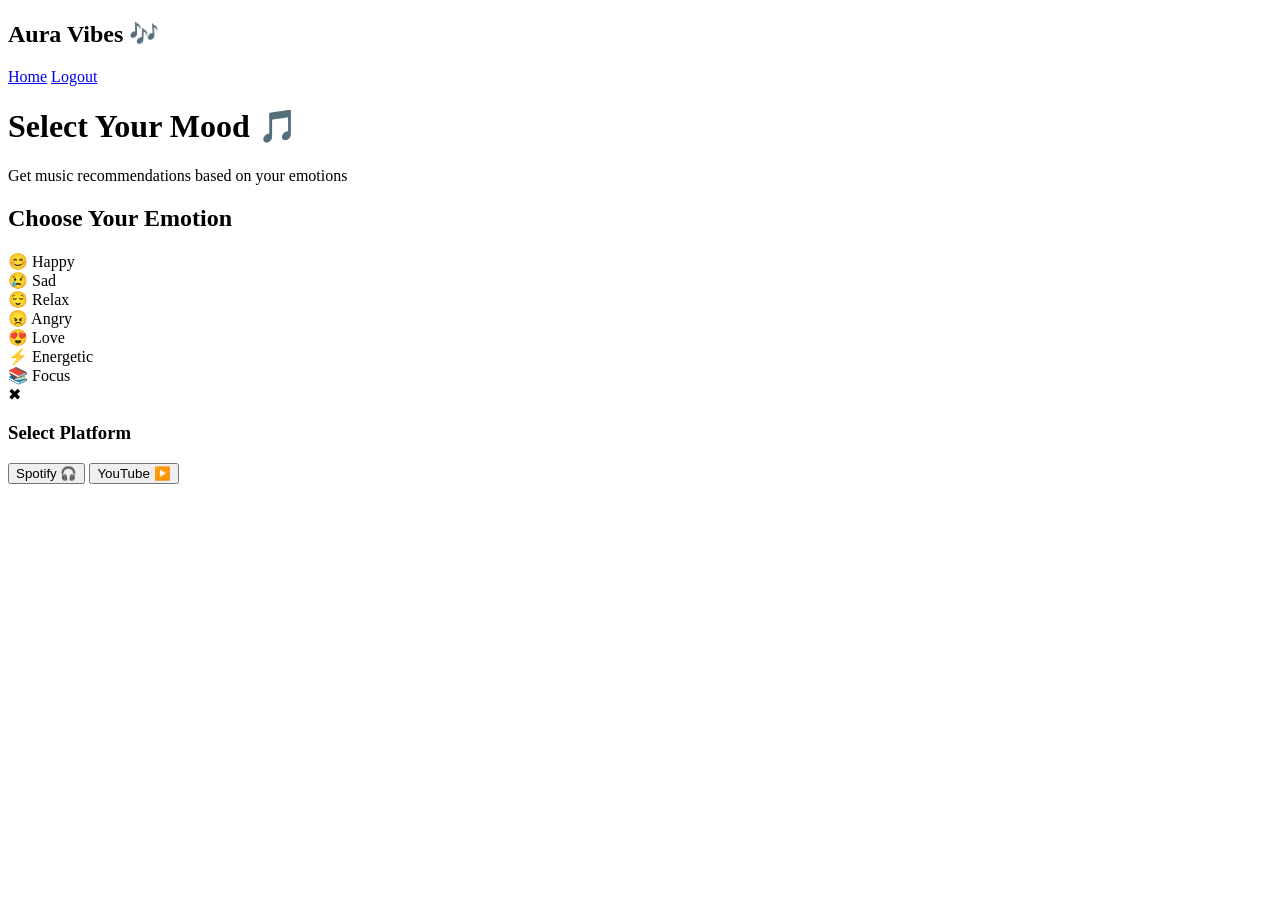
==== home.html @ a60958bb "Add files via upload" ====
<!DOCTYPE html>
<html lang="en">
<head>
<meta charset="UTF-8">
<meta name="viewport" content="width=device-width, initial-scale=1.0">
<title>Aura Vibes</title>

<link rel="stylesheet" href="style.css">

</head>

<body>


<!-- NAVBAR -->

<div class="navbar">

<div class="nav-left"></div>

<h2 class="logo">Aura Vibes 🎶</h2>

<div class="nav-right">
<a href="home.html">Home</a>
<a href="login.html">Logout</a>
</div>

</div>



<!-- HERO SECTION -->

<div class="hero-layout">





<!-- CENTER CONTENT -->

<div class="hero-center">

<h1>Select Your Mood 🎵</h1>

<p class="subtitle">
Get music recommendations based on your emotions
</p>


<div class="equalizer">
<span></span>
<span></span>
<span></span>
<span></span>
<span></span>
</div>

</div>





</div>




<!-- EMOTION SECTION -->

<div class="container">

<h2>Choose Your Emotion</h2>


<div class="cards">
<div class="card happy" onclick="openPlayer('happy')">😊 Happy</div>

<div class="card sad" onclick="openPlayer('sad')">😢 Sad</div>

<div class="card relax" onclick="openPlayer('relax')">😌 Relax</div>

<div class="card angry" onclick="openPlayer('angry')">😠 Angry</div>

<div class="card love" onclick="openPlayer('love')">😍 Love</div>

<div class="card energetic" onclick="openPlayer('energetic')">⚡ Energetic</div>

<div class="card focus" onclick="openPlayer('focus')">📚 Focus</div>
</div>

</div>
<div id="musicModal" class="music-modal">

<div class="modal-box">

<span class="close-btn" onclick="closePlayer()">✖</span>

<h3>Select Platform</h3>

<button onclick="playSpotify()">Spotify 🎧</button>
<button onclick="playYouTube()">YouTube ▶️</button>

<div id="playerFrame"></div>

</div>

</div>


<script src="script.js"></script>

</body>
</html>
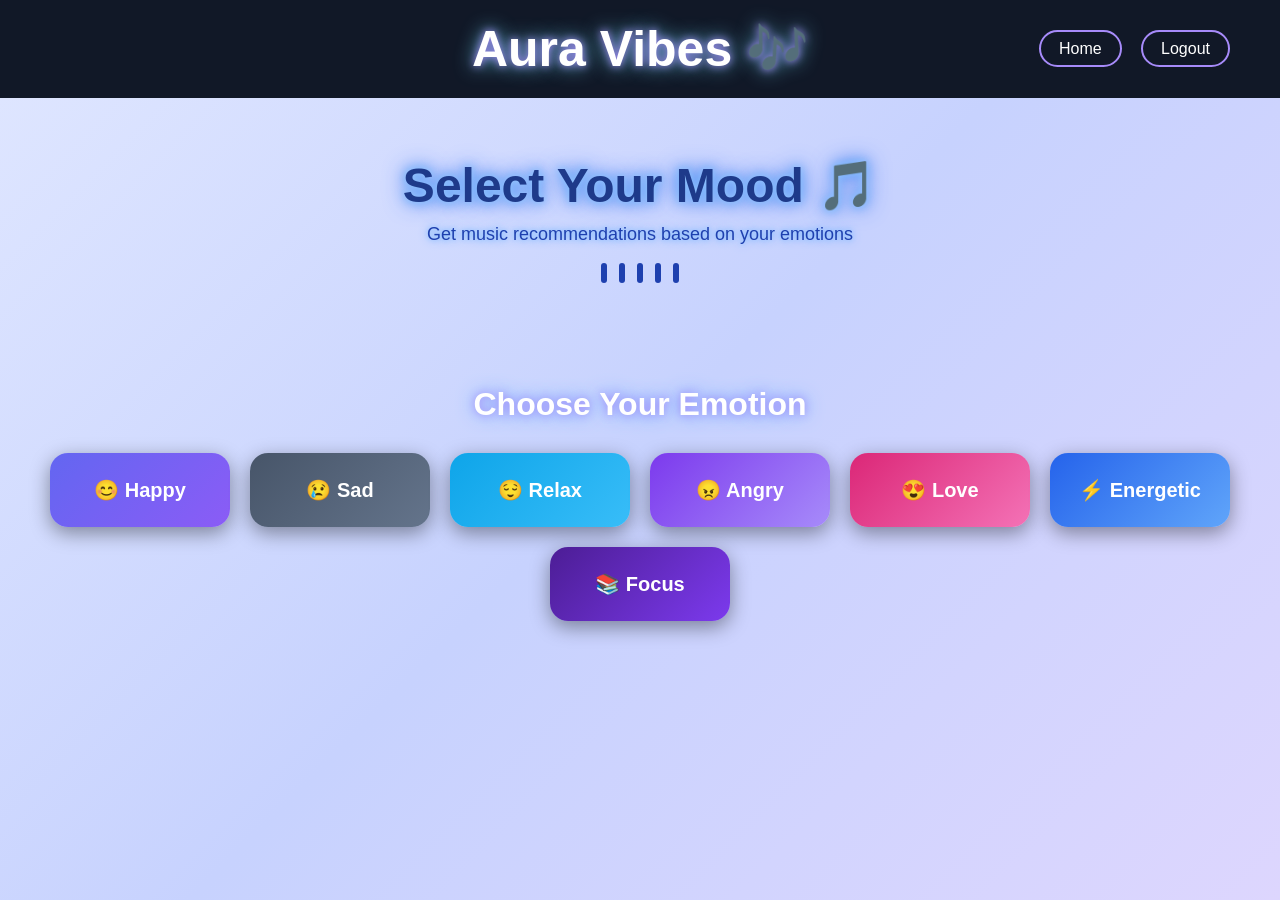
==== commit 4012472b: "Fix logout link in navbar Updated logout link from 'login.html' to 'index.html'." ====
--- a/home.html
+++ b/home.html
@@ -22,7 +22,7 @@
 
 <div class="nav-right">
 <a href="home.html">Home</a>
-<a href="login.html">Logout</a>
+<a href="index.html">Logout</a>
 </div>
 
 </div>
@@ -112,4 +112,4 @@
 <script src="script.js"></script>
 
 </body>
-</html>+</html>
--- a/style.css
+++ b/style.css
@@ -0,0 +1,366 @@
+/* RESET */
+
+*{
+margin:0;
+padding:0;
+box-sizing:border-box;
+font-family:Arial, sans-serif;
+}
+
+
+/* NAVBAR */
+
+.navbar{
+background:#111827;
+padding:40px 50px;
+display:flex;
+align-items:center;
+justify-content:space-between;
+position:relative;
+}
+
+/* CENTER LOGO */
+
+.logo{
+position:absolute;
+left:50%;
+transform:translateX(-50%);
+color:white;
+font-size:50px;
+font-weight:bold;
+
+text-shadow:
+0 0 8px #a78bfa,
+0 0 20px #6dd5ed;
+}
+
+
+
+/* NAV BUTTONS (OUTLINE STYLE) */
+
+.navbar a{
+color:white;
+text-decoration:none;
+margin-left:15px;
+font-size:16px;
+padding:8px 18px;
+border:2px solid #a78bfa;
+border-radius:25px;
+transition:0.3s ease;
+}
+
+.navbar a:hover{
+background:#a78bfa;
+color:white;
+box-shadow:0 0 10px #a78bfa, 0 0 25px #a78bfa;
+}
+
+
+/* HERO SECTION (AURA GRADIENT) */
+.hero{
+height:45vh;
+display:flex;
+justify-content:center;
+align-items:center;
+text-align:center;
+flex-direction:column;
+
+background:linear-gradient(120deg,#5f72bd,#9b23ea,#00c6ff);
+background-size:300% 300%;
+animation:auraMove 10s ease infinite;
+
+color:white;
+position:relative;
+overflow:hidden;
+}
+.hero h1{
+font-size:48px;
+font-weight:bold;
+letter-spacing:1px;
+
+text-shadow:
+0 0 8px #ffffff,
+0 0 18px #c084fc,
+0 0 35px #60a5fa;
+
+animation:floatText 3s ease-in-out infinite;
+}
+
+@keyframes floatText{
+0%{transform:translateY(0);}
+50%{transform:translateY(-6px);}
+100%{transform:translateY(0);}
+}
+
+/* moving gradient animation */
+
+@keyframes auraMove{
+0%{background-position:0% 50%;}
+50%{background-position:100% 50%;}
+100%{background-position:0% 50%;}
+}
+/* MAIN SECTION */
+
+.container{
+padding:40px;
+text-align:center;
+}
+
+
+/* EMOTION CARDS GRID */
+
+.cards{
+display:flex;
+flex-wrap:wrap;
+justify-content:center;
+gap:20px;
+margin-top:30px;
+}
+.card:hover{
+transform:scale(1.12);
+background:linear-gradient(135deg,#a5b4fc,#c4b5fd);
+
+box-shadow:
+0 8px 25px rgba(99,102,241,0.35);
+}
+
+
+/* CARD STYLE */
+
+.card{
+width:180px;
+padding:25px;
+border-radius:18px;
+
+background:linear-gradient(135deg,#334155,#6366f1);
+color:white;
+
+font-size:20px;
+font-weight:bold;
+
+cursor:pointer;
+transition:0.3s;
+
+box-shadow:0 6px 20px rgba(0,0,0,0.4);
+}
+
+.card:hover{
+transform:scale(1.12);
+
+background:linear-gradient(135deg,#6366f1,#a78bfa);
+
+box-shadow:
+0 0 15px #6366f1,
+0 0 35px #a78bfa;
+}
+
+/* DIFFERENT COLORS FOR EACH EMOTION */
+.happy {background:linear-gradient(135deg,#6366f1,#8b5cf6);}
+.sad {background:linear-gradient(135deg,#475569,#64748b);}
+.relax {background:linear-gradient(135deg,#0ea5e9,#38bdf8);}
+.angry {background:linear-gradient(135deg,#7c3aed,#a78bfa);}
+.love {background:linear-gradient(135deg,#db2777,#f472b6);}
+.energetic {background:linear-gradient(135deg,#2563eb,#60a5fa);}
+.focus {background:linear-gradient(135deg,#4c1d95,#7c3aed);}
+body{
+background:linear-gradient(135deg,#eef2ff,#e0e7ff,#f5f3ff);
+min-height:100vh;
+}
+.hero p{
+margin-top:10px;
+font-size:20px;
+opacity:0.95;
+
+background:rgba(255,255,255,0.15);
+padding:8px 18px;
+border-radius:20px;
+backdrop-filter:blur(6px);
+
+animation:fadeGlow 2.5s ease-in-out infinite alternate;
+}
+
+@keyframes fadeGlow{
+from{opacity:0.7;}
+to{opacity:1;}
+}
+.hero::after{
+content:"✨";
+position:absolute;
+font-size:120px;
+opacity:0.08;
+animation:pulseSpark 4s infinite ease-in-out;
+}
+
+@keyframes pulseSpark{
+0%{transform:scale(1);}
+50%{transform:scale(1.4);}
+100%{transform:scale(1);}
+}
+.container h2{
+font-size:32px;
+color:white;
+
+text-shadow:
+0 0 8px #a78bfa,
+0 0 18px #60a5fa;
+}
+body{
+background:linear-gradient(135deg,#e0e7ff,#c7d2fe,#ddd6fe);
+color:#111827;
+}
+.container{
+background:transparent;
+}
+.equalizer span{
+display:inline-block;
+width:6px;
+height:20px;
+margin:3px;
+background:#1e40af;
+border-radius:3px;
+animation:beat 1s infinite ease-in-out;
+}
+
+.equalizer span:nth-child(2){animation-delay:0.2s;}
+.equalizer span:nth-child(3){animation-delay:0.4s;}
+.equalizer span:nth-child(4){animation-delay:0.6s;}
+.equalizer span:nth-child(5){animation-delay:0.8s;}
+
+@keyframes beat{
+0%,100%{height:20px;}
+50%{height:45px;}
+}
+
+
+
+/* FLOATING EFFECT */
+
+@keyframes floatPanel{
+0%{transform:translateY(0);}
+50%{transform:translateY(-8px);}
+100%{transform:translateY(0);}
+}
+.hero-layout{
+display:flex;
+flex-direction:column;
+align-items:center;
+justify-content:center;
+text-align:center;
+
+padding:60px 20px;
+width:100%;
+}
+.hero-center h1{
+font-size:48px;
+font-weight:bold;
+color:#1e3a8a;
+text-align:center;
+width:100%;
+
+text-shadow:
+0 0 6px #93c5fd,
+0 0 12px #60a5fa,
+0 0 22px #2563eb;
+
+animation:titleGlow 2.5s ease-in-out infinite alternate;
+}
+
+@keyframes titleGlow{
+from{
+text-shadow:
+0 0 6px #93c5fd,
+0 0 12px #60a5fa;
+}
+to{
+text-shadow:
+0 0 12px #2563eb,
+0 0 24px #1d4ed8;
+}
+}
+.subtitle{
+margin-top:10px;
+font-size:18px;
+color:#1e40af;
+
+text-shadow:
+0 0 4px #93c5fd,
+0 0 10px #60a5fa;
+}
+.equalizer{
+display:flex;
+justify-content:center;
+align-items:flex-end;
+gap:6px;
+margin-top:15px;
+}
+.music-modal{
+display:none;
+position:fixed;
+top:0;
+left:0;
+width:100%;
+height:100%;
+
+background:rgba(0,0,0,0.45);
+backdrop-filter:blur(6px);
+
+justify-content:center;
+align-items:center;
+
+z-index:9999;
+}
+.container{
+position:relative;
+z-index:2;
+}
+.modal-box{
+background:white;
+padding:25px;
+border-radius:18px;
+text-align:center;
+width:420px;
+
+box-shadow:0 10px 40px rgba(0,0,0,0.3);
+}
+
+.modal-box button{
+margin:10px;
+padding:10px 22px;
+border:none;
+border-radius:10px;
+background:#4f46e5;
+color:white;
+cursor:pointer;
+}
+
+.close-btn{
+position:absolute;
+top:12px;
+right:18px;
+
+font-size:20px;
+font-weight:bold;
+cursor:pointer;
+color:#1e3a8a;
+
+transition:0.2s;
+}
+
+.close-btn:hover{
+color:#2563eb;
+transform:scale(1.2);
+}
+.cards{
+position:relative;
+z-index:10;
+}
+
+.card{
+position:relative;
+z-index:11;
+cursor:pointer;
+}
+.hero-layout{
+position:relative;
+z-index:1;
+}
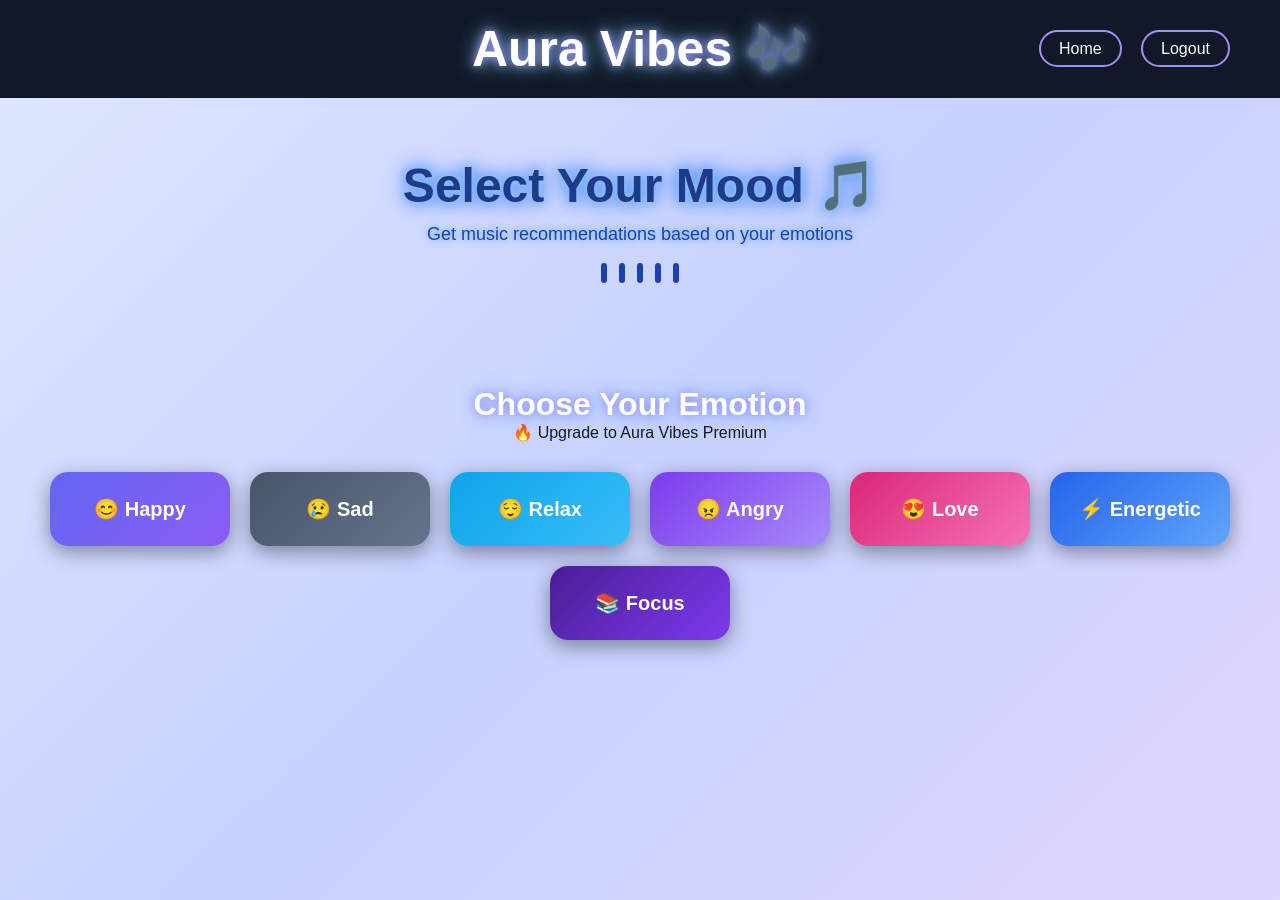
==== commit 9259081f: "Add ad banner for premium upgrade Added an advertisement banner for Aura Vibes Premium." ====
--- a/home.html
+++ b/home.html
@@ -72,6 +72,9 @@
 <div class="container">
 
 <h2>Choose Your Emotion</h2>
+  <div class="ad-banner">
+    <p>🔥 Upgrade to Aura Vibes Premium</p>
+</div>
 
 
 <div class="cards">
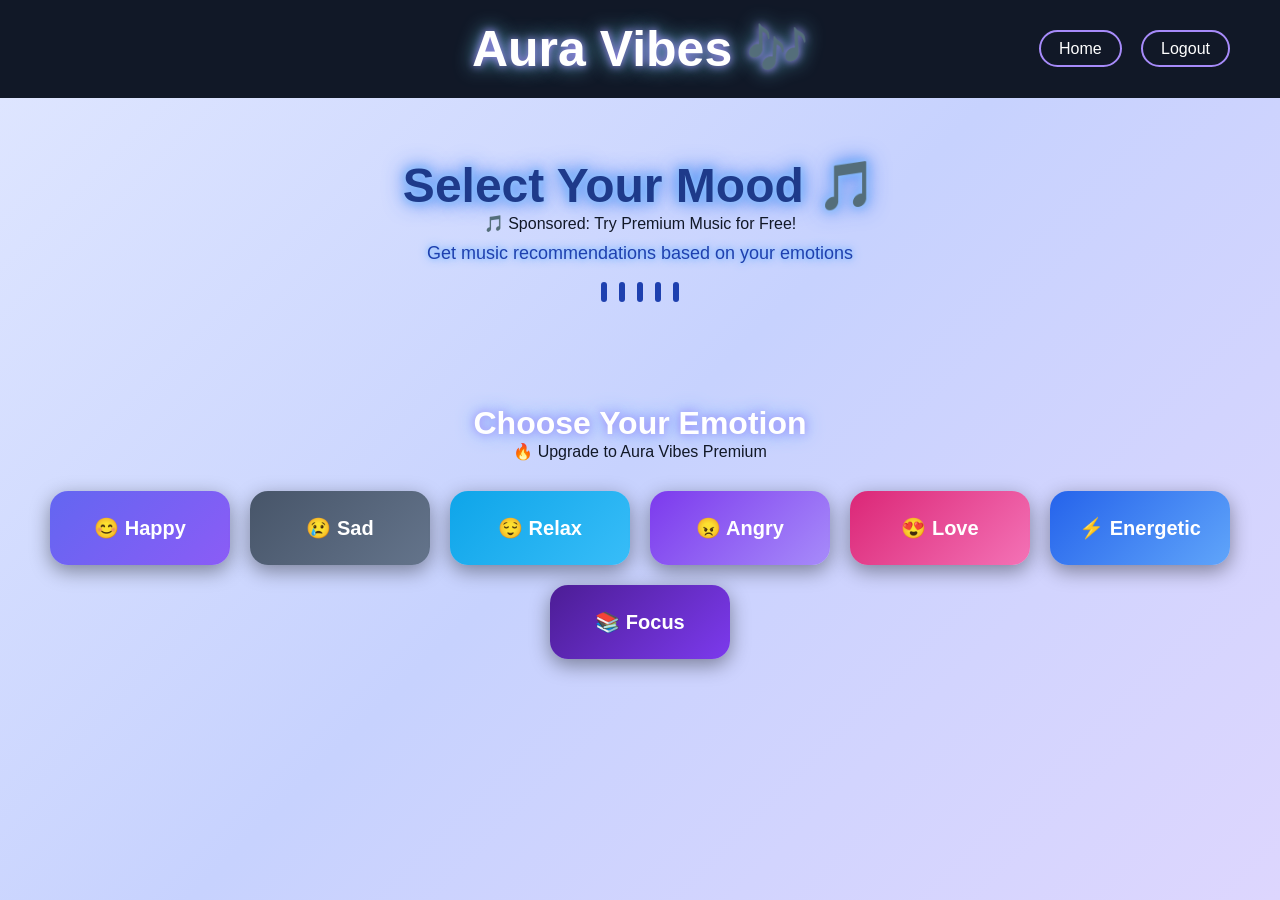
==== commit 62842012: "Update home.html" ====
--- a/home.html
+++ b/home.html
@@ -26,6 +26,8 @@
 </div>
 
 </div>
+  
+  
 
 
 
@@ -42,6 +44,9 @@
 <div class="hero-center">
 
 <h1>Select Your Mood 🎵</h1>
+  <div class="ad-banner">
+    <p>🎵 Sponsored: Try Premium Music for Free!</p>
+</div>
 
 <p class="subtitle">
 Get music recommendations based on your emotions
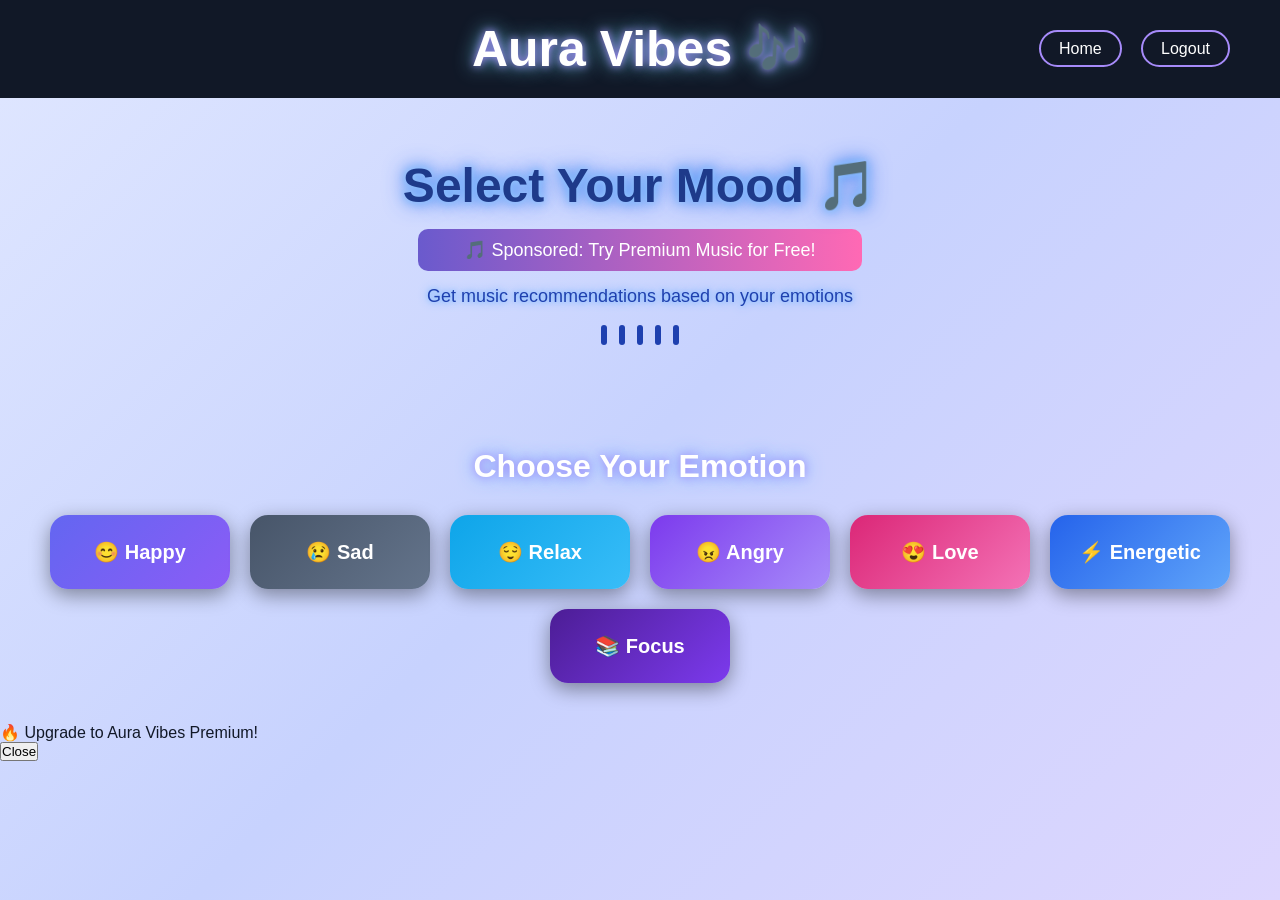
==== commit ac636af9: "Add popup ad for Aura Vibes Premium Added a popup ad for Aura Vibes Premium in the HTML structure." ====
--- a/home.html
+++ b/home.html
@@ -77,10 +77,7 @@
 <div class="container">
 
 <h2>Choose Your Emotion</h2>
-  <div class="ad-banner">
-    <p>🔥 Upgrade to Aura Vibes Premium</p>
-</div>
-
+ 
 
 <div class="cards">
 <div class="card happy" onclick="openPlayer('happy')">😊 Happy</div>
@@ -115,6 +112,10 @@
 </div>
 
 </div>
+  <div id="popupAd" class="popup">
+    <p>🔥 Upgrade to Aura Vibes Premium!</p>
+    <button onclick="closeAd()">Close</button>
+</div>
 
 
 <script src="script.js"></script>
--- a/style.css
+++ b/style.css
@@ -354,6 +354,15 @@
 position:relative;
 z-index:10;
 }
+.ad-banner {
+    background: linear-gradient(90deg, #6a5acd, #ff69b4);
+    color: white;
+    text-align: center;
+    padding: 10px;
+    font-size: 18px;
+    margin: 15px;
+    border-radius: 10px;
+}
 
 .card{
 position:relative;
@@ -363,4 +372,4 @@
 .hero-layout{
 position:relative;
 z-index:1;
-}+}
